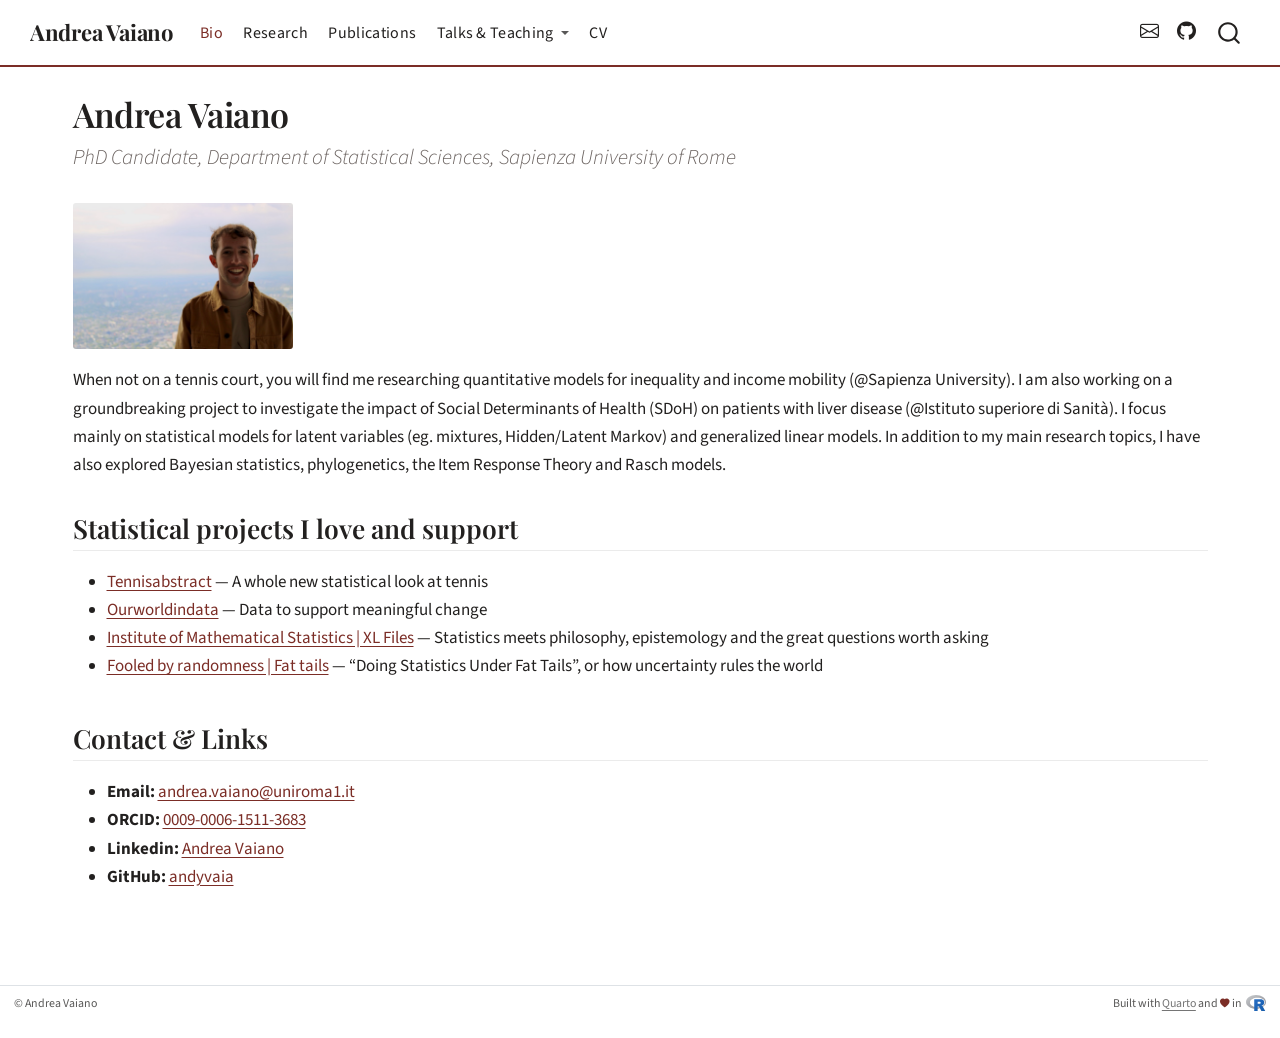
==== index.html @ 14b9218e "Built site for gh-pages" ====
<!DOCTYPE html>
<html xmlns="http://www.w3.org/1999/xhtml" lang="en" xml:lang="en"><head>

<meta charset="utf-8">
<meta name="generator" content="quarto-1.9.37">

<meta name="viewport" content="width=device-width, initial-scale=1.0, user-scalable=yes">


<title>Andrea Vaiano</title>
<style>
/* Default styles provided by pandoc.
** See https://pandoc.org/MANUAL.html#variables-for-html for config info.
*/
code{white-space: pre-wrap;}
span.smallcaps{font-variant: small-caps;}
div.columns{display: flex; gap: min(4vw, 1.5em);}
div.column{flex: auto; overflow-x: auto;}
div.hanging-indent{margin-left: 1.5em; text-indent: -1.5em;}
ul.task-list{list-style: none;}
ul.task-list li input[type="checkbox"] {
  width: 0.8em;
  margin: 0 0.8em 0.2em -1em; /* quarto-specific, see https://github.com/quarto-dev/quarto-cli/issues/4556 */ 
  vertical-align: middle;
}
</style>


<script src="site_libs/quarto-nav/quarto-nav.js"></script>
<script src="site_libs/quarto-nav/headroom.min.js"></script>
<script src="site_libs/clipboard/clipboard.min.js"></script>
<script src="site_libs/quarto-search/autocomplete.umd.js"></script>
<script src="site_libs/quarto-search/fuse.min.js"></script>
<script src="site_libs/quarto-search/quarto-search.js"></script>
<meta name="quarto:offset" content="./">
<script src="site_libs/quarto-html/quarto.js" type="module"></script>
<script src="site_libs/quarto-html/tabsets/tabsets.js" type="module"></script>
<script src="site_libs/quarto-html/popper.min.js"></script>
<script src="site_libs/quarto-html/tippy.umd.min.js"></script>
<script src="site_libs/quarto-html/anchor.min.js"></script>
<link href="site_libs/quarto-html/tippy.css" rel="stylesheet">
<link href="site_libs/quarto-html/quarto-syntax-highlighting-7f8f88aac4f3542376d5c11b86a4c14d.css" rel="stylesheet" id="quarto-text-highlighting-styles">
<script src="site_libs/bootstrap/bootstrap.min.js"></script>
<link href="site_libs/bootstrap/bootstrap-icons.css" rel="stylesheet">
<link href="site_libs/bootstrap/bootstrap-4d39a0b7a524b944af52eb1f15d9a8ce.min.css" rel="stylesheet" append-hash="true" id="quarto-bootstrap" data-mode="light">
<script id="quarto-search-options" type="application/json">{
  "location": "navbar",
  "copy-button": false,
  "collapse-after": 3,
  "panel-placement": "end",
  "type": "overlay",
  "limit": 50,
  "keyboard-shortcut": [
    "f",
    "/",
    "s"
  ],
  "show-item-context": false,
  "language": {
    "search-no-results-text": "No results",
    "search-matching-documents-text": "matching documents",
    "search-copy-link-title": "Copy link to search",
    "search-hide-matches-text": "Hide additional matches",
    "search-more-match-text": "more match in this document",
    "search-more-matches-text": "more matches in this document",
    "search-clear-button-title": "Clear",
    "search-text-placeholder": "",
    "search-detached-cancel-button-title": "Cancel",
    "search-submit-button-title": "Submit",
    "search-label": "Search"
  }
}</script>


<link rel="stylesheet" href="styles.css">
</head>

<body class="nav-fixed quarto-light">

<div id="quarto-search-results"></div>
  <header id="quarto-header" class="headroom fixed-top">
    <nav class="navbar navbar-expand-lg " data-bs-theme="dark">
      <div class="navbar-container container-fluid">
      <div class="navbar-brand-container mx-auto">
    <a class="navbar-brand" href="./index.html">
    <span class="navbar-title">Andrea Vaiano</span>
    </a>
  </div>
            <div id="quarto-search" class="" title="Search"></div>
          <button class="navbar-toggler" type="button" data-bs-toggle="collapse" data-bs-target="#navbarCollapse" aria-controls="navbarCollapse" role="menu" aria-expanded="false" aria-label="Toggle navigation" onclick="if (window.quartoToggleHeadroom) { window.quartoToggleHeadroom(); }">
  <span class="navbar-toggler-icon"></span>
</button>
          <div class="collapse navbar-collapse" id="navbarCollapse">
            <ul class="navbar-nav navbar-nav-scroll me-auto">
  <li class="nav-item">
    <a class="nav-link active" href="./index.html" aria-current="page"> 
<span class="menu-text">Bio</span></a>
  </li>  
  <li class="nav-item">
    <a class="nav-link" href="./research.html"> 
<span class="menu-text">Research</span></a>
  </li>  
  <li class="nav-item">
    <a class="nav-link" href="./publications.html"> 
<span class="menu-text">Publications</span></a>
  </li>  
  <li class="nav-item dropdown ">
    <a class="nav-link dropdown-toggle" href="#" id="nav-menu-talks--teaching" role="link" data-bs-toggle="dropdown" aria-expanded="false">
 <span class="menu-text">Talks &amp; Teaching</span>
    </a>
    <ul class="dropdown-menu" aria-labelledby="nav-menu-talks--teaching">    
        <li>
    <a class="dropdown-item" href="./talks/teaching.html">
 <span class="dropdown-text">Teaching (TA)</span></a>
  </li>  
        <li>
    <a class="dropdown-item" href="./talks/seminars.html">
 <span class="dropdown-text">Seminars</span></a>
  </li>  
        <li>
    <a class="dropdown-item" href="./talks/conferences.html">
 <span class="dropdown-text">Conferences</span></a>
  </li>  
    </ul>
  </li>
  <li class="nav-item">
    <a class="nav-link" href="./cv.html"> 
<span class="menu-text">CV</span></a>
  </li>  
</ul>
            <ul class="navbar-nav navbar-nav-scroll ms-auto">
  <li class="nav-item compact">
    <a class="nav-link" href="mailto:andrea.vaiano@uniroma1.it"> <i class="bi bi-envelope" role="img">
</i> 
<span class="menu-text"></span></a>
  </li>  
  <li class="nav-item compact">
    <a class="nav-link" href="https://github.com/andyvaia"> <i class="bi bi-github" role="img">
</i> 
<span class="menu-text"></span></a>
  </li>  
</ul>
          </div> <!-- /navcollapse -->
            <div class="quarto-navbar-tools">
</div>
      </div> <!-- /container-fluid -->
    </nav>
</header>
<!-- content -->
<div id="quarto-content" class="quarto-container page-columns page-rows-contents page-layout-full page-navbar">
<!-- sidebar -->
<!-- margin-sidebar -->
    
<!-- main -->
<main class="content column-page" id="quarto-document-content">

<header id="title-block-header" class="quarto-title-block default">
<div class="quarto-title">
<h1 class="title">Andrea Vaiano</h1>
<p class="subtitle lead">PhD Candidate, Department of Statistical Sciences, Sapienza University of Rome</p>
</div>



<div class="quarto-title-meta column-page">

    
  
    
  </div>
  


</header>


<p><img src="images/profile.jpg" class="img-fluid" alt="Andrea Vaiano" width="220"></p>
<p>When not on a tennis court, you will find me researching quantitative models for inequality and income mobility (<span class="citation" data-cites="Sapienza">@Sapienza</span> University). I am also working on a groundbreaking project to investigate the impact of Social Determinants of Health (SDoH) on patients with liver disease (<span class="citation" data-cites="Istituto">@Istituto</span> superiore di Sanità). I focus mainly on statistical models for latent variables (eg. mixtures, Hidden/Latent Markov) and generalized linear models. In addition to my main research topics, I have also explored Bayesian statistics, phylogenetics, the Item Response Theory and Rasch models.</p>
<section id="statistical-projects-i-love-and-support" class="level2">
<h2 class="anchored" data-anchor-id="statistical-projects-i-love-and-support">Statistical projects I love and support</h2>
<ul>
<li><a href="https://www.tennisabstract.com/">Tennisabstract</a> — A whole new statistical look at tennis</li>
<li><a href="https://ourworldindata.org/">Ourworldindata</a> — Data to support meaningful change</li>
<li><a href="https://imstat.org/category/xl-files/">Institute of Mathematical Statistics | XL Files</a> — Statistics meets philosophy, epistemology and the great questions worth asking</li>
<li><a href="https://www.fooledbyrandomness.com/FatTails.html/">Fooled by randomness | Fat tails</a> — “Doing Statistics Under Fat Tails”, or how uncertainty rules the world</li>
</ul>
</section>
<section id="contact-links" class="level2">
<h2 class="anchored" data-anchor-id="contact-links">Contact &amp; Links</h2>
<ul>
<li><strong>Email:</strong> <a href="mailto:andrea.vaiano@uniroma1.it">andrea.vaiano@uniroma1.it</a></li>
<li><strong>ORCID:</strong> <a href="https://orcid.org/0009-0006-1511-3683">0009-0006-1511-3683</a></li>
<li><strong>Linkedin:</strong> <a href="https://www.linkedin.com/in/andrew-vaiano/">Andrea Vaiano</a></li>
<li><strong>GitHub:</strong> <a href="https://github.com/andyvaia">andyvaia</a></li>
</ul>


</section>

</main> <!-- /main -->
<script id="quarto-html-after-body" type="application/javascript">
  window.document.addEventListener("DOMContentLoaded", function (event) {
    const icon = "";
    const anchorJS = new window.AnchorJS();
    anchorJS.options = {
      placement: 'right',
      icon: icon
    };
    anchorJS.add('.anchored');
    const isCodeAnnotation = (el) => {
      for (const clz of el.classList) {
        if (clz.startsWith('code-annotation-')) {                     
          return true;
        }
      }
      return false;
    }
    const onCopySuccess = function(e) {
      // button target
      const button = e.trigger;
      // don't keep focus
      button.blur();
      // flash "checked"
      button.classList.add('code-copy-button-checked');
      var currentTitle = button.getAttribute("title");
      button.setAttribute("title", "Copied!");
      let tooltip;
      if (window.bootstrap) {
        button.setAttribute("data-bs-toggle", "tooltip");
        button.setAttribute("data-bs-placement", "left");
        button.setAttribute("data-bs-title", "Copied!");
        tooltip = new bootstrap.Tooltip(button, 
          { trigger: "manual", 
            customClass: "code-copy-button-tooltip",
            offset: [0, -8]});
        tooltip.show();    
      }
      setTimeout(function() {
        if (tooltip) {
          tooltip.hide();
          button.removeAttribute("data-bs-title");
          button.removeAttribute("data-bs-toggle");
          button.removeAttribute("data-bs-placement");
        }
        button.setAttribute("title", currentTitle);
        button.classList.remove('code-copy-button-checked');
      }, 1000);
      // clear code selection
      e.clearSelection();
    }
    const getTextToCopy = function(trigger) {
      const outerScaffold = trigger.parentElement.cloneNode(true);
      const codeEl = outerScaffold.querySelector('code');
      for (const childEl of codeEl.children) {
        if (isCodeAnnotation(childEl)) {
          childEl.remove();
        }
      }
      return codeEl.innerText;
    }
    const clipboard = new window.ClipboardJS('.code-copy-button:not([data-in-quarto-modal])', {
      text: getTextToCopy
    });
    clipboard.on('success', onCopySuccess);
    if (window.document.getElementById('quarto-embedded-source-code-modal')) {
      const clipboardModal = new window.ClipboardJS('.code-copy-button[data-in-quarto-modal]', {
        text: getTextToCopy,
        container: window.document.getElementById('quarto-embedded-source-code-modal')
      });
      clipboardModal.on('success', onCopySuccess);
    }
      var localhostRegex = new RegExp(/^(?:http|https):\/\/localhost\:?[0-9]*\//);
      var mailtoRegex = new RegExp(/^mailto:/);
        var filterRegex = new RegExp("https:\/\/andyvaia\.github\.io\/");
      var isInternal = (href) => {
          return filterRegex.test(href) || localhostRegex.test(href) || mailtoRegex.test(href);
      }
      // Inspect non-navigation links and adorn them if external
     var links = window.document.querySelectorAll('a[href]:not(.nav-link):not(.navbar-brand):not(.toc-action):not(.sidebar-link):not(.sidebar-item-toggle):not(.pagination-link):not(.no-external):not([aria-hidden]):not(.dropdown-item):not(.quarto-navigation-tool):not(.about-link)');
      for (var i=0; i<links.length; i++) {
        const link = links[i];
        if (!isInternal(link.href)) {
          // undo the damage that might have been done by quarto-nav.js in the case of
          // links that we want to consider external
          if (link.dataset.originalHref !== undefined) {
            link.href = link.dataset.originalHref;
          }
        }
      }
    function tippyHover(el, contentFn, onTriggerFn, onUntriggerFn) {
      const config = {
        allowHTML: true,
        maxWidth: 500,
        delay: 100,
        arrow: false,
        appendTo: function(el) {
            return el.parentElement;
        },
        interactive: true,
        interactiveBorder: 10,
        theme: 'quarto',
        placement: 'bottom-start',
      };
      if (contentFn) {
        config.content = contentFn;
      }
      if (onTriggerFn) {
        config.onTrigger = onTriggerFn;
      }
      if (onUntriggerFn) {
        config.onUntrigger = onUntriggerFn;
      }
      window.tippy(el, config); 
    }
    const noterefs = window.document.querySelectorAll('a[role="doc-noteref"]');
    for (var i=0; i<noterefs.length; i++) {
      const ref = noterefs[i];
      tippyHover(ref, function() {
        // use id or data attribute instead here
        let href = ref.getAttribute('data-footnote-href') || ref.getAttribute('href');
        try { href = new URL(href).hash; } catch {}
        const id = href.replace(/^#\/?/, "");
        const note = window.document.getElementById(id);
        if (note) {
          return note.innerHTML;
        } else {
          return "";
        }
      });
    }
    const xrefs = window.document.querySelectorAll('a.quarto-xref');
    const processXRef = (id, note) => {
      // Strip column container classes
      const stripColumnClz = (el) => {
        el.classList.remove("page-full", "page-columns");
        if (el.children) {
          for (const child of el.children) {
            stripColumnClz(child);
          }
        }
      }
      stripColumnClz(note)
      if (id === null || id.startsWith('sec-')) {
        // Special case sections, only their first couple elements
        const container = document.createElement("div");
        if (note.children && note.children.length > 2) {
          container.appendChild(note.children[0].cloneNode(true));
          for (let i = 1; i < note.children.length; i++) {
            const child = note.children[i];
            if (child.tagName === "P" && child.innerText === "") {
              continue;
            } else {
              container.appendChild(child.cloneNode(true));
              break;
            }
          }
          if (window.Quarto?.typesetMath) {
            window.Quarto.typesetMath(container);
          }
          return container.innerHTML
        } else {
          if (window.Quarto?.typesetMath) {
            window.Quarto.typesetMath(note);
          }
          return note.innerHTML;
        }
      } else {
        // Remove any anchor links if they are present
        const anchorLink = note.querySelector('a.anchorjs-link');
        if (anchorLink) {
          anchorLink.remove();
        }
        if (window.Quarto?.typesetMath) {
          window.Quarto.typesetMath(note);
        }
        if (note.classList.contains("callout")) {
          return note.outerHTML;
        } else {
          return note.innerHTML;
        }
      }
    }
    for (var i=0; i<xrefs.length; i++) {
      const xref = xrefs[i];
      tippyHover(xref, undefined, function(instance) {
        instance.disable();
        let url = xref.getAttribute('href');
        let hash = undefined; 
        if (url.startsWith('#')) {
          hash = url;
        } else {
          try { hash = new URL(url).hash; } catch {}
        }
        if (hash) {
          const id = hash.replace(/^#\/?/, "");
          const note = window.document.getElementById(id);
          if (note !== null) {
            try {
              const html = processXRef(id, note.cloneNode(true));
              instance.setContent(html);
            } finally {
              instance.enable();
              instance.show();
            }
          } else {
            // See if we can fetch this
            fetch(url.split('#')[0])
            .then(res => res.text())
            .then(html => {
              const parser = new DOMParser();
              const htmlDoc = parser.parseFromString(html, "text/html");
              const note = htmlDoc.getElementById(id);
              if (note !== null) {
                const html = processXRef(id, note);
                instance.setContent(html);
              } 
            }).finally(() => {
              instance.enable();
              instance.show();
            });
          }
        } else {
          // See if we can fetch a full url (with no hash to target)
          // This is a special case and we should probably do some content thinning / targeting
          fetch(url)
          .then(res => res.text())
          .then(html => {
            const parser = new DOMParser();
            const htmlDoc = parser.parseFromString(html, "text/html");
            const note = htmlDoc.querySelector('main.content');
            if (note !== null) {
              // This should only happen for chapter cross references
              // (since there is no id in the URL)
              // remove the first header
              if (note.children.length > 0 && note.children[0].tagName === "HEADER") {
                note.children[0].remove();
              }
              const html = processXRef(null, note);
              instance.setContent(html);
            } 
          }).finally(() => {
            instance.enable();
            instance.show();
          });
        }
      }, function(instance) {
      });
    }
        let selectedAnnoteEl;
        const selectorForAnnotation = ( cell, annotation) => {
          let cellAttr = 'data-code-cell="' + cell + '"';
          let lineAttr = 'data-code-annotation="' +  annotation + '"';
          const selector = 'span[' + cellAttr + '][' + lineAttr + ']';
          return selector;
        }
        const selectCodeLines = (annoteEl) => {
          const doc = window.document;
          const targetCell = annoteEl.getAttribute("data-target-cell");
          const targetAnnotation = annoteEl.getAttribute("data-target-annotation");
          const annoteSpan = window.document.querySelector(selectorForAnnotation(targetCell, targetAnnotation));
          const lines = annoteSpan.getAttribute("data-code-lines").split(",");
          const lineIds = lines.map((line) => {
            return targetCell + "-" + line;
          })
          let top = null;
          let height = null;
          let parent = null;
          if (lineIds.length > 0) {
              //compute the position of the single el (top and bottom and make a div)
              const el = window.document.getElementById(lineIds[0]);
              top = el.offsetTop;
              height = el.offsetHeight;
              parent = el.parentElement.parentElement;
            if (lineIds.length > 1) {
              const lastEl = window.document.getElementById(lineIds[lineIds.length - 1]);
              const bottom = lastEl.offsetTop + lastEl.offsetHeight;
              height = bottom - top;
            }
            if (top !== null && height !== null && parent !== null) {
              // cook up a div (if necessary) and position it 
              let div = window.document.getElementById("code-annotation-line-highlight");
              if (div === null) {
                div = window.document.createElement("div");
                div.setAttribute("id", "code-annotation-line-highlight");
                div.style.position = 'absolute';
                parent.appendChild(div);
              }
              div.style.top = top - 2 + "px";
              div.style.height = height + 4 + "px";
              div.style.left = 0;
              let gutterDiv = window.document.getElementById("code-annotation-line-highlight-gutter");
              if (gutterDiv === null) {
                gutterDiv = window.document.createElement("div");
                gutterDiv.setAttribute("id", "code-annotation-line-highlight-gutter");
                gutterDiv.style.position = 'absolute';
                const codeCell = window.document.getElementById(targetCell);
                const gutter = codeCell.querySelector('.code-annotation-gutter');
                gutter.appendChild(gutterDiv);
              }
              gutterDiv.style.top = top - 2 + "px";
              gutterDiv.style.height = height + 4 + "px";
            }
            selectedAnnoteEl = annoteEl;
          }
        };
        const unselectCodeLines = () => {
          const elementsIds = ["code-annotation-line-highlight", "code-annotation-line-highlight-gutter"];
          elementsIds.forEach((elId) => {
            const div = window.document.getElementById(elId);
            if (div) {
              div.remove();
            }
          });
          selectedAnnoteEl = undefined;
        };
          // Handle positioning of the toggle
      window.addEventListener(
        "resize",
        throttle(() => {
          elRect = undefined;
          if (selectedAnnoteEl) {
            selectCodeLines(selectedAnnoteEl);
          }
        }, 10)
      );
      function throttle(fn, ms) {
      let throttle = false;
      let timer;
        return (...args) => {
          if(!throttle) { // first call gets through
              fn.apply(this, args);
              throttle = true;
          } else { // all the others get throttled
              if(timer) clearTimeout(timer); // cancel #2
              timer = setTimeout(() => {
                fn.apply(this, args);
                timer = throttle = false;
              }, ms);
          }
        };
      }
        // Attach click handler to the DT
        const annoteDls = window.document.querySelectorAll('dt[data-target-cell]');
        for (const annoteDlNode of annoteDls) {
          annoteDlNode.addEventListener('click', (event) => {
            const clickedEl = event.target;
            if (clickedEl !== selectedAnnoteEl) {
              unselectCodeLines();
              const activeEl = window.document.querySelector('dt[data-target-cell].code-annotation-active');
              if (activeEl) {
                activeEl.classList.remove('code-annotation-active');
              }
              selectCodeLines(clickedEl);
              clickedEl.classList.add('code-annotation-active');
            } else {
              // Unselect the line
              unselectCodeLines();
              clickedEl.classList.remove('code-annotation-active');
            }
          });
        }
    const findCites = (el) => {
      const parentEl = el.parentElement;
      if (parentEl) {
        const cites = parentEl.dataset.cites;
        if (cites) {
          return {
            el,
            cites: cites.split(' ')
          };
        } else {
          return findCites(el.parentElement)
        }
      } else {
        return undefined;
      }
    };
    var bibliorefs = window.document.querySelectorAll('a[role="doc-biblioref"]');
    for (var i=0; i<bibliorefs.length; i++) {
      const ref = bibliorefs[i];
      const citeInfo = findCites(ref);
      if (citeInfo) {
        tippyHover(citeInfo.el, function() {
          var popup = window.document.createElement('div');
          citeInfo.cites.forEach(function(cite) {
            var citeDiv = window.document.createElement('div');
            citeDiv.classList.add('hanging-indent');
            citeDiv.classList.add('csl-entry');
            var biblioDiv = window.document.getElementById('ref-' + cite);
            if (biblioDiv) {
              citeDiv.innerHTML = biblioDiv.innerHTML;
            }
            popup.appendChild(citeDiv);
          });
          return popup.innerHTML;
        });
      }
    }
  });
  </script>
</div> <!-- /content -->
<footer class="footer">
  <div class="nav-footer">
    <div class="nav-footer-left">
<p>© Andrea Vaiano</p>
</div>   
    <div class="nav-footer-center">
      &nbsp;
    </div>
    <div class="nav-footer-right">
<p>Built with <a href="https://quarto.org">Quarto</a> and <i class="bi bi-heart-fill" aria-hidden="true"></i> in <a href="https://www.r-project.org"><img src="./images/Rlogo.svg" class="footer-logo" alt="R"></a></p>
</div>
  </div>
</footer>




</body></html>
---- site_libs/quarto-html/tippy.css ----
.tippy-box[data-animation=fade][data-state=hidden]{opacity:0}[data-tippy-root]{max-width:calc(100vw - 10px)}.tippy-box{position:relative;background-color:#333;color:#fff;border-radius:4px;font-size:14px;line-height:1.4;white-space:normal;outline:0;transition-property:transform,visibility,opacity}.tippy-box[data-placement^=top]>.tippy-arrow{bottom:0}.tippy-box[data-placement^=top]>.tippy-arrow:before{bottom:-7px;left:0;border-width:8px 8px 0;border-top-color:initial;transform-origin:center top}.tippy-box[data-placement^=bottom]>.tippy-arrow{top:0}.tippy-box[data-placement^=bottom]>.tippy-arrow:before{top:-7px;left:0;border-width:0 8px 8px;border-bottom-color:initial;transform-origin:center bottom}.tippy-box[data-placement^=left]>.tippy-arrow{right:0}.tippy-box[data-placement^=left]>.tippy-arrow:before{border-width:8px 0 8px 8px;border-left-color:initial;right:-7px;transform-origin:center left}.tippy-box[data-placement^=right]>.tippy-arrow{left:0}.tippy-box[data-placement^=right]>.tippy-arrow:before{left:-7px;border-width:8px 8px 8px 0;border-right-color:initial;transform-origin:center right}.tippy-box[data-inertia][data-state=visible]{transition-timing-function:cubic-bezier(.54,1.5,.38,1.11)}.tippy-arrow{width:16px;height:16px;color:#333}.tippy-arrow:before{content:"";position:absolute;border-color:transparent;border-style:solid}.tippy-content{position:relative;padding:5px 9px;z-index:1}
---- site_libs/quarto-html/quarto-syntax-highlighting-7f8f88aac4f3542376d5c11b86a4c14d.css ----
/* quarto syntax highlight colors */
:root {
  --quarto-hl-ot-color: #003B4F;
  --quarto-hl-at-color: #657422;
  --quarto-hl-ss-color: #20794D;
  --quarto-hl-an-color: #5E5E5E;
  --quarto-hl-fu-color: #4758AB;
  --quarto-hl-st-color: #20794D;
  --quarto-hl-cf-color: #003B4F;
  --quarto-hl-op-color: #5E5E5E;
  --quarto-hl-er-color: #AD0000;
  --quarto-hl-bn-color: #AD0000;
  --quarto-hl-al-color: #AD0000;
  --quarto-hl-va-color: #111111;
  --quarto-hl-bu-color: inherit;
  --quarto-hl-ex-color: inherit;
  --quarto-hl-pp-color: #AD0000;
  --quarto-hl-in-color: #5E5E5E;
  --quarto-hl-vs-color: #20794D;
  --quarto-hl-wa-color: #5E5E5E;
  --quarto-hl-do-color: #5E5E5E;
  --quarto-hl-im-color: #00769E;
  --quarto-hl-ch-color: #20794D;
  --quarto-hl-dt-color: #AD0000;
  --quarto-hl-fl-color: #AD0000;
  --quarto-hl-co-color: #5E5E5E;
  --quarto-hl-cv-color: #5E5E5E;
  --quarto-hl-cn-color: #8f5902;
  --quarto-hl-sc-color: #5E5E5E;
  --quarto-hl-dv-color: #AD0000;
  --quarto-hl-kw-color: #003B4F;
}

/* other quarto variables */
:root {
  --quarto-font-monospace: SFMono-Regular, Menlo, Monaco, Consolas, "Liberation Mono", "Courier New", monospace;
}

/* syntax highlight based on Pandoc's rules */
pre > code.sourceCode > span {
  color: #003B4F;
}

code.sourceCode > span {
  color: #003B4F;
}

div.sourceCode,
div.sourceCode pre.sourceCode {
  color: #003B4F;
}

/* Normal */
code span {
  color: #003B4F;
}

/* Alert */
code span.al {
  color: #AD0000;
  font-style: inherit;
}

/* Annotation */
code span.an {
  color: #5E5E5E;
  font-style: inherit;
}

/* Attribute */
code span.at {
  color: #657422;
  font-style: inherit;
}

/* BaseN */
code span.bn {
  color: #AD0000;
  font-style: inherit;
}

/* BuiltIn */
code span.bu {
  font-style: inherit;
}

/* ControlFlow */
code span.cf {
  color: #003B4F;
  font-weight: bold;
  font-style: inherit;
}

/* Char */
code span.ch {
  color: #20794D;
  font-style: inherit;
}

/* Constant */
code span.cn {
  color: #8f5902;
  font-style: inherit;
}

/* Comment */
code span.co {
  color: #5E5E5E;
  font-style: inherit;
}

/* CommentVar */
code span.cv {
  color: #5E5E5E;
  font-style: italic;
}

/* Documentation */
code span.do {
  color: #5E5E5E;
  font-style: italic;
}

/* DataType */
code span.dt {
  color: #AD0000;
  font-style: inherit;
}

/* DecVal */
code span.dv {
  color: #AD0000;
  font-style: inherit;
}

/* Error */
code span.er {
  color: #AD0000;
  font-style: inherit;
}

/* Extension */
code span.ex {
  font-style: inherit;
}

/* Float */
code span.fl {
  color: #AD0000;
  font-style: inherit;
}

/* Function */
code span.fu {
  color: #4758AB;
  font-style: inherit;
}

/* Import */
code span.im {
  color: #00769E;
  font-style: inherit;
}

/* Information */
code span.in {
  color: #5E5E5E;
  font-style: inherit;
}

/* Keyword */
code span.kw {
  color: #003B4F;
  font-weight: bold;
  font-style: inherit;
}

/* Operator */
code span.op {
  color: #5E5E5E;
  font-style: inherit;
}

/* Other */
code span.ot {
  color: #003B4F;
  font-style: inherit;
}

/* Preprocessor */
code span.pp {
  color: #AD0000;
  font-style: inherit;
}

/* SpecialChar */
code span.sc {
  color: #5E5E5E;
  font-style: inherit;
}

/* SpecialString */
code span.ss {
  color: #20794D;
  font-style: inherit;
}

/* String */
code span.st {
  color: #20794D;
  font-style: inherit;
}

/* Variable */
code span.va {
  color: #111111;
  font-style: inherit;
}

/* VerbatimString */
code span.vs {
  color: #20794D;
  font-style: inherit;
}

/* Warning */
code span.wa {
  color: #5E5E5E;
  font-style: italic;
}

.prevent-inlining {
  content: "</";
}

/*# sourceMappingURL=789ad8cd35626ba772517505b42a116e.css.map */
---- styles.css ----
/* Custom styling layered on top of the Quarto theme.
   Kept minimal — these rules use Bootstrap variables so they follow whatever theme
   is set in _quarto.yml. */

/* Entry blocks: used for talks, teaching and projects instead of tables.
   Each entry is a title line followed by a muted detail line. */
.entry {
  padding-left: 1rem;
  border-left: 2px solid var(--bs-border-color, #dee2e6);
  margin-bottom: 1.5rem;
}

.entry p {
  margin-bottom: 0.25rem;
}

/* The second paragraph of an entry is the metadata line (venue, date, status).
   Anything after it — an abstract or summary — stays normal body text. */
.entry p:nth-of-type(2) {
  font-size: 0.9rem;
  color: var(--bs-secondary-color, #6c757d);
}

.entry p:last-child {
  margin-bottom: 0;
}

/* Give the body a little air after the metadata line. Only the first body paragraph
   gets the gap, so multi-line CV entries stay compact. */
.entry p:nth-of-type(3) {
  margin-top: 0.6rem;
}

/* Site footer: quiet, with the heart picking up the theme accent. */
.nav-footer {
  border-top: 1px solid var(--bs-border-color, #dee2e6);
  font-size: 0.85rem;
  color: var(--bs-secondary-color, #6c757d);
}

.nav-footer .bi-heart-fill {
  color: var(--bs-primary, #7b2d26);
  font-size: 0.8em;
  vertical-align: baseline;
}

/* Official R logo (images/Rlogo.svg, CC-BY-SA 4.0 — see README). */
.nav-footer .footer-logo {
  height: 1.3em;
  width: auto;
  vertical-align: -0.3em;
  margin-left: 0.15em;
}

/* Year / section headings above a run of entries. */
.entry-group {
  margin-top: 2rem;
  margin-bottom: 1rem;
  font-size: 0.95rem;
  font-weight: 600;
  letter-spacing: 0.08em;
  text-transform: uppercase;
  color: var(--bs-secondary-color, #6c757d);
}
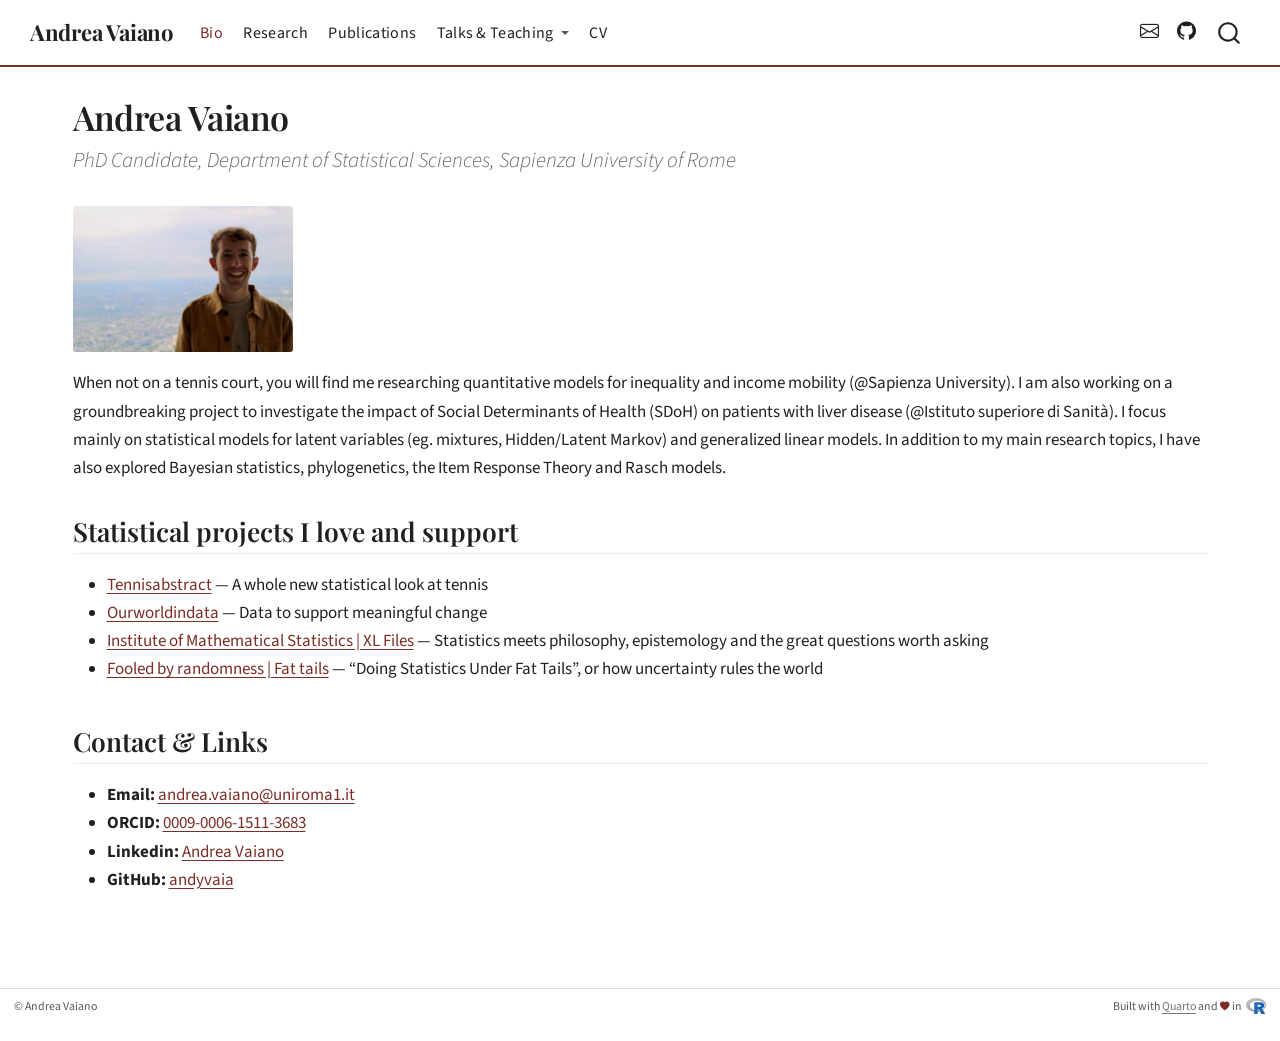
==== commit bf01ca4e: "Built site for gh-pages" ====
--- a/index.html
+++ b/index.html
@@ -2,7 +2,7 @@
 <html xmlns="http://www.w3.org/1999/xhtml" lang="en" xml:lang="en"><head>
 
 <meta charset="utf-8">
-<meta name="generator" content="quarto-1.9.37">
+<meta name="generator" content="quarto-1.10.18">
 
 <meta name="viewport" content="width=device-width, initial-scale=1.0, user-scalable=yes">
 
@@ -12,10 +12,13 @@
 /* Default styles provided by pandoc.
 ** See https://pandoc.org/MANUAL.html#variables-for-html for config info.
 */
-code{white-space: pre-wrap;}
 span.smallcaps{font-variant: small-caps;}
-div.columns{display: flex; gap: min(4vw, 1.5em);}
-div.column{flex: auto; overflow-x: auto;}
+div.columns{display: flex; gap: 1.5em;}
+div.column{flex: auto;}
+@media screen {
+div.columns{gap: min(4vw, 1.5em);}
+div.column{overflow-x: auto;}
+}
 div.hanging-indent{margin-left: 1.5em; text-indent: -1.5em;}
 ul.task-list{list-style: none;}
 ul.task-list li input[type="checkbox"] {
@@ -39,10 +42,10 @@
 <script src="site_libs/quarto-html/tippy.umd.min.js"></script>
 <script src="site_libs/quarto-html/anchor.min.js"></script>
 <link href="site_libs/quarto-html/tippy.css" rel="stylesheet">
-<link href="site_libs/quarto-html/quarto-syntax-highlighting-7f8f88aac4f3542376d5c11b86a4c14d.css" rel="stylesheet" id="quarto-text-highlighting-styles">
+<link href="site_libs/quarto-html/quarto-syntax-highlighting-64a204ab8560d761af7679ceaba22944.css" rel="stylesheet" id="quarto-text-highlighting-styles">
 <script src="site_libs/bootstrap/bootstrap.min.js"></script>
 <link href="site_libs/bootstrap/bootstrap-icons.css" rel="stylesheet">
-<link href="site_libs/bootstrap/bootstrap-4d39a0b7a524b944af52eb1f15d9a8ce.min.css" rel="stylesheet" append-hash="true" id="quarto-bootstrap" data-mode="light">
+<link href="site_libs/bootstrap/bootstrap-892c54557edd4dcbb7cb47eea2c2e9ff.min.css" rel="stylesheet" append-hash="true" id="quarto-bootstrap" data-mode="light">
 <script id="quarto-search-options" type="application/json">{
   "location": "navbar",
   "copy-button": false,
--- a/site_libs/quarto-html/quarto-syntax-highlighting-64a204ab8560d761af7679ceaba22944.css
+++ b/site_libs/quarto-html/quarto-syntax-highlighting-64a204ab8560d761af7679ceaba22944.css
@@ -0,0 +1,236 @@
+/* quarto syntax highlight colors */
+:root {
+  --quarto-hl-ot-color: #003B4F;
+  --quarto-hl-at-color: #657422;
+  --quarto-hl-ss-color: #20794D;
+  --quarto-hl-an-color: #5E5E5E;
+  --quarto-hl-fu-color: #4758AB;
+  --quarto-hl-st-color: #20794D;
+  --quarto-hl-cf-color: #003B4F;
+  --quarto-hl-op-color: #5E5E5E;
+  --quarto-hl-er-color: #AD0000;
+  --quarto-hl-bn-color: #AD0000;
+  --quarto-hl-al-color: #AD0000;
+  --quarto-hl-va-color: #111111;
+  --quarto-hl-bu-color: inherit;
+  --quarto-hl-ex-color: inherit;
+  --quarto-hl-pp-color: #AD0000;
+  --quarto-hl-in-color: #5E5E5E;
+  --quarto-hl-vs-color: #20794D;
+  --quarto-hl-wa-color: #5E5E5E;
+  --quarto-hl-do-color: #5E5E5E;
+  --quarto-hl-im-color: #00769E;
+  --quarto-hl-ch-color: #20794D;
+  --quarto-hl-dt-color: #AD0000;
+  --quarto-hl-fl-color: #AD0000;
+  --quarto-hl-co-color: #5E5E5E;
+  --quarto-hl-cv-color: #5E5E5E;
+  --quarto-hl-cn-color: #8f5902;
+  --quarto-hl-sc-color: #5E5E5E;
+  --quarto-hl-dv-color: #AD0000;
+  --quarto-hl-kw-color: #003B4F;
+}
+
+/* other quarto variables */
+:root {
+  --quarto-font-monospace: SFMono-Regular, Menlo, Monaco, Consolas, "Liberation Mono", "Courier New", monospace;
+}
+
+/* syntax highlight based on Pandoc's rules */
+pre > code.sourceCode > span {
+  color: #003B4F;
+}
+
+code.sourceCode > span {
+  color: #003B4F;
+}
+
+div.sourceCode,
+div.sourceCode pre.sourceCode {
+  color: #003B4F;
+}
+
+/* Normal */
+code span {
+  color: #003B4F;
+}
+
+/* Alert */
+code span.al {
+  color: #AD0000;
+  font-style: inherit;
+}
+
+/* Annotation */
+code span.an {
+  color: #5E5E5E;
+  font-style: inherit;
+}
+
+/* Attribute */
+code span.at {
+  color: #657422;
+  font-style: inherit;
+}
+
+/* BaseN */
+code span.bn {
+  color: #AD0000;
+  font-style: inherit;
+}
+
+/* BuiltIn */
+code span.bu {
+  font-style: inherit;
+}
+
+/* ControlFlow */
+code span.cf {
+  color: #003B4F;
+  font-weight: bold;
+  font-style: inherit;
+}
+
+/* Char */
+code span.ch {
+  color: #20794D;
+  font-style: inherit;
+}
+
+/* Constant */
+code span.cn {
+  color: #8f5902;
+  font-style: inherit;
+}
+
+/* Comment */
+code span.co {
+  color: #5E5E5E;
+  font-style: inherit;
+}
+
+/* CommentVar */
+code span.cv {
+  color: #5E5E5E;
+  font-style: italic;
+}
+
+/* Documentation */
+code span.do {
+  color: #5E5E5E;
+  font-style: italic;
+}
+
+/* DataType */
+code span.dt {
+  color: #AD0000;
+  font-style: inherit;
+}
+
+/* DecVal */
+code span.dv {
+  color: #AD0000;
+  font-style: inherit;
+}
+
+/* Error */
+code span.er {
+  color: #AD0000;
+  font-style: inherit;
+}
+
+/* Extension */
+code span.ex {
+  font-style: inherit;
+}
+
+/* Float */
+code span.fl {
+  color: #AD0000;
+  font-style: inherit;
+}
+
+/* Function */
+code span.fu {
+  color: #4758AB;
+  font-style: inherit;
+}
+
+/* Import */
+code span.im {
+  color: #00769E;
+  font-style: inherit;
+}
+
+/* Information */
+code span.in {
+  color: #5E5E5E;
+  font-style: inherit;
+}
+
+/* Keyword */
+code span.kw {
+  color: #003B4F;
+  font-weight: bold;
+  font-style: inherit;
+}
+
+/* Operator */
+code span.op {
+  color: #5E5E5E;
+  font-style: inherit;
+}
+
+/* Other */
+code span.ot {
+  color: #003B4F;
+  font-style: inherit;
+}
+
+/* Preprocessor */
+code span.pp {
+  color: #AD0000;
+  font-style: inherit;
+}
+
+/* SpecialChar */
+code span.sc {
+  color: #5E5E5E;
+  font-style: inherit;
+}
+
+/* SpecialString */
+code span.ss {
+  color: #20794D;
+  font-style: inherit;
+}
+
+/* String */
+code span.st {
+  color: #20794D;
+  font-style: inherit;
+}
+
+/* Variable */
+code span.va {
+  color: #111111;
+  font-style: inherit;
+}
+
+/* VerbatimString */
+code span.vs {
+  color: #20794D;
+  font-style: inherit;
+}
+
+/* Warning */
+code span.wa {
+  color: #5E5E5E;
+  font-style: italic;
+}
+
+.prevent-inlining {
+  content: "</";
+}
+
+/*# sourceMappingURL=9d8d5bb603a83b8298b89080a598c93b.css.map */
